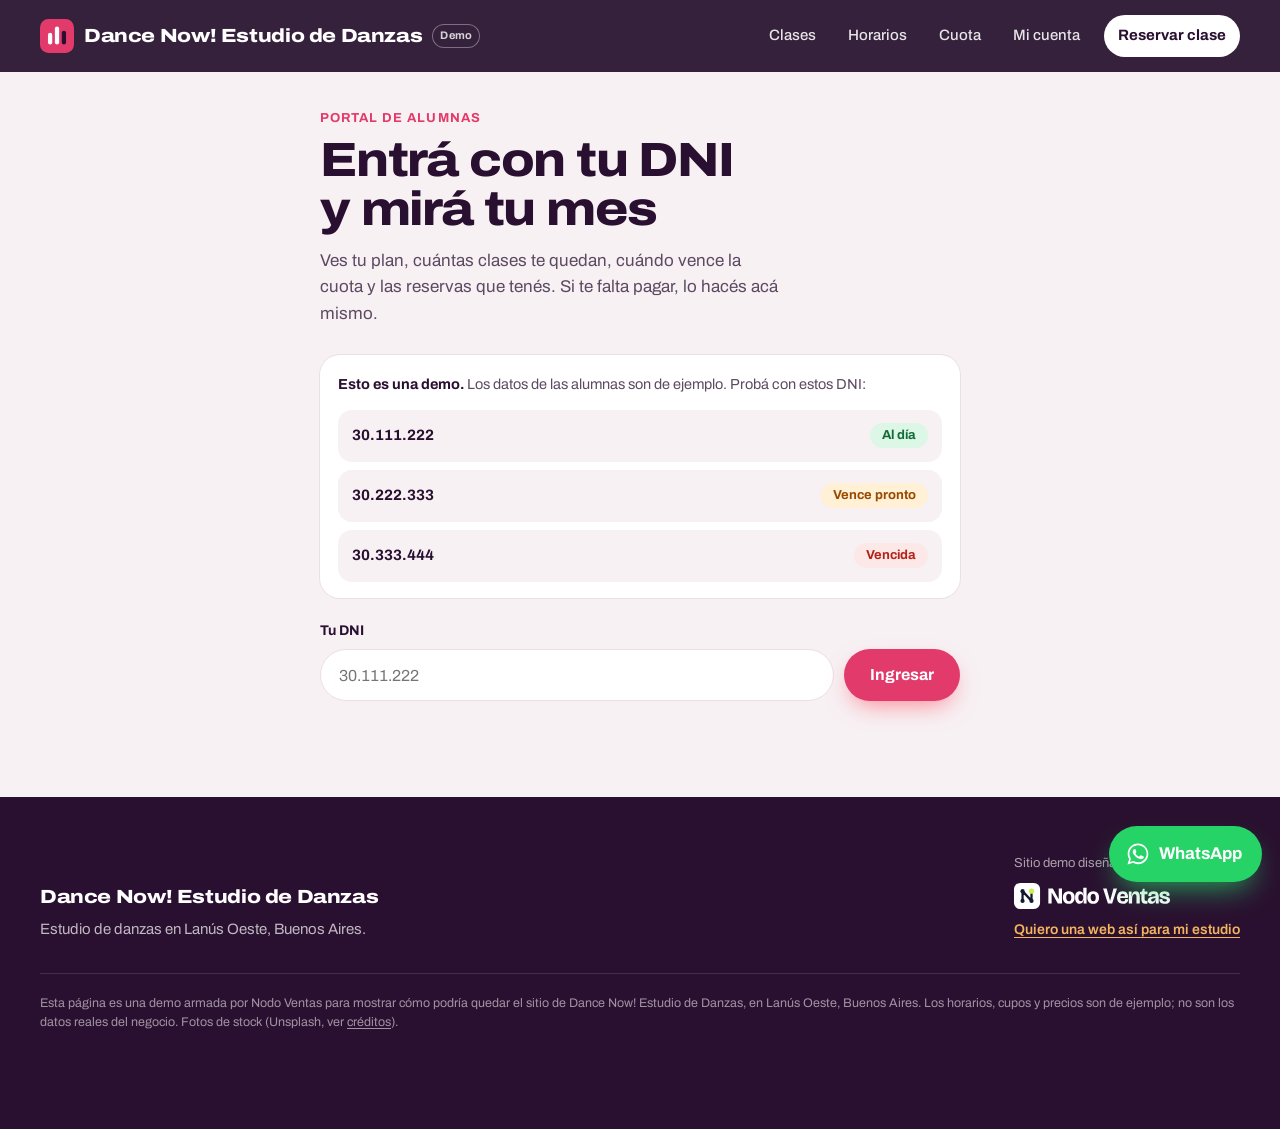
==== mi-cuenta/index.html @ 541736d0 "Demo personalizada de Nodo Ventas: demo-dance-now-lanus" ====
<!DOCTYPE html>
<html lang="es-AR">
<head>
  <meta charset="utf-8">
  <meta name="viewport" content="width=device-width, initial-scale=1, viewport-fit=cover">
  <title>Portal de alumnas · Dance Now! Estudio de Danzas</title>
  <meta name="description" content="Entrá con tu DNI y mirá tu plan, cuántas clases te quedan, cuándo vence la cuota y tus reservas. Sitio demo creado por Nodo Ventas.">
  <meta name="robots" content="noindex, nofollow">
  <meta name="theme-color" content="#2A1030">
  <link rel="icon" href="../favicon.svg" type="image/svg+xml">
  <link rel="preconnect" href="https://fonts.googleapis.com">
  <link rel="preconnect" href="https://fonts.gstatic.com" crossorigin>
  <link href="https://fonts.googleapis.com/css2?family=Archivo:wdth,wght@62..125,400..900&display=swap" rel="stylesheet">
  <link rel="stylesheet" href="../styles.css">
  <link rel="stylesheet" href="portal.css">
</head>
<body class="subpage">
  <a class="skip" href="#contenido">Saltar al contenido</a>

  <header class="site-header solid" id="top">
    <div class="wrap header-inner">
      <a class="brand" href="../" aria-label="Dance Now! Estudio de Danzas, inicio">
        <svg class="brand-mark" viewBox="0 0 64 64" aria-hidden="true"><rect width="64" height="64" rx="16" fill="#E23A6A"/><rect x="15" y="26" width="8" height="22" rx="4" fill="#fff"/><rect x="28" y="14" width="8" height="34" rx="4" fill="#fff"/><rect x="41" y="22" width="8" height="26" rx="4" fill="#2A1030"/></svg>
        <span class="brand-name">Dance Now! Estudio de Danzas</span>
      </a>
      <a class="demo-tag" href="../oferta/" title="Sitio demo hecho por Nodo Ventas">Demo</a>
      <button class="menu-btn" type="button" aria-expanded="false" aria-controls="nav" aria-label="Abrir menú"><span></span><span></span></button>
      <nav class="nav" id="nav">
        <a href="../#clases">Clases</a>
        <a href="../#horarios">Horarios</a>
        <a href="../#cuota">Cuota</a>
        <a href="./" aria-current="page">Mi cuenta</a>
        <a class="nav-cta" href="../#horarios">Reservar clase</a>
      </nav>
    </div>
  </header>

  <main id="contenido" class="portal">
    <div class="wrap portal-wrap">
      <p class="portal-kicker">Portal de alumnas</p>
      <h1>Entrá con tu DNI y mirá tu mes</h1>
      <p class="portal-lead">Ves tu plan, cuántas clases te quedan, cuándo vence la cuota y las reservas que tenés. Si te falta pagar, lo hacés acá mismo.</p>

      <aside class="demo-banner" aria-label="Datos de la demo">
        <p><strong>Esto es una demo.</strong> Los datos de las alumnas son de ejemplo. Probá con estos DNI:</p>
        <div class="dni-hints">
          <button type="button" class="hint" data-dni="30111222">30.111.222 <span class="badge badge-ok">Al día</span></button>
          <button type="button" class="hint" data-dni="30222333">30.222.333 <span class="badge badge-pend">Vence pronto</span></button>
          <button type="button" class="hint" data-dni="30333444">30.333.444 <span class="badge badge-late">Vencida</span></button>
        </div>
      </aside>

      <form id="login-form" class="dni-form">
        <label for="dni">Tu DNI</label>
        <div class="dni-row">
          <input id="dni" name="dni" inputmode="numeric" autocomplete="off" required placeholder="30.111.222" aria-describedby="dni-error">
          <button class="btn btn-coral" type="submit">Ingresar</button>
        </div>
        <p class="form-error" id="dni-error" hidden>No encontramos ese DNI. En la demo usá uno de los tres de arriba.</p>
      </form>

      <section id="account-panel" class="account portal-account" hidden aria-live="polite"></section>
    </div>
  </main>

  <footer class="site-footer">
    <div class="wrap footer-grid">
      <div class="footer-brand">
        <span class="brand-name">Dance Now! Estudio de Danzas</span>
        <p>Estudio de danzas en Lanús Oeste, Buenos Aires.</p>
      </div>
      <div class="made-by">
        <span>Sitio demo diseñado por</span>
        <a href="../oferta/" aria-label="Nodo Ventas, ver la oferta"><img src="../img/nodo/nodo-ventas-logo-blanco.svg" alt="Nodo Ventas" width="150" height="25"></a>
        <a class="made-link" href="../oferta/">Quiero una web así para mi estudio</a>
      </div>
    </div>
    <p class="wrap legal">Esta página es una demo armada por Nodo Ventas para mostrar cómo podría quedar el sitio de Dance Now! Estudio de Danzas, en Lanús Oeste, Buenos Aires. Los horarios, cupos y precios son de ejemplo; no son los datos reales del negocio. Fotos de stock (Unsplash, ver <a href="../CREDITS.md">créditos</a>).</p>
  </footer>

  <a class="wa-float" href="https://wa.me/5491100000000?text=Hola%21%20Quiero%20reservar%20una%20clase%20de%20prueba" target="_blank" rel="noopener" aria-label="Escribir por WhatsApp">
    <svg viewBox="0 0 32 32" aria-hidden="true"><path fill="currentColor" d="M16 3C9 3 3.3 8.6 3.3 15.6c0 2.4.7 4.7 1.9 6.7L3 29l6.9-2.1c1.9 1 4 1.6 6.1 1.6 7 0 12.7-5.6 12.7-12.6S23 3 16 3zm0 23.2c-1.9 0-3.8-.5-5.4-1.5l-.4-.2-4.1 1.2 1.2-4-.3-.4a10.4 10.4 0 0 1-1.6-5.6C5.4 9.9 10.1 5.3 16 5.3s10.6 4.6 10.6 10.3S21.9 26.2 16 26.2zm5.8-7.7c-.3-.2-1.9-.9-2.2-1-.3-.1-.5-.2-.7.2-.2.3-.8 1-1 1.2-.2.2-.4.2-.7.1-.3-.2-1.3-.5-2.5-1.6-.9-.8-1.6-1.8-1.7-2.1-.2-.3 0-.5.1-.6l.5-.6c.2-.2.2-.3.3-.6.1-.2 0-.4 0-.6l-1-2.4c-.3-.6-.5-.5-.7-.5h-.6c-.2 0-.6.1-.9.4-.3.3-1.2 1.1-1.2 2.7s1.2 3.2 1.4 3.4c.2.2 2.4 3.6 5.8 5 2.9 1.1 3.4.9 4 .8.6-.1 1.9-.8 2.2-1.5.3-.8.3-1.4.2-1.5-.1-.2-.3-.3-.6-.4z"/></svg>
    <span>WhatsApp</span>
  </a>

  <div class="modal" id="modal-pago" hidden>
    <div class="sheet" role="dialog" aria-modal="true" aria-labelledby="pago-titulo">
      <button class="sheet-x" type="button" data-close aria-label="Cerrar">×</button>
      <div id="pago-form">
        <h2 id="pago-titulo">Cuota de noviembre</h2>
        <p class="pay-amount">$18.000</p>
        <p class="class-resume" id="pago-resumen">Plan 8 clases · Dance Now! Estudio de Danzas</p>
        <fieldset class="pay-methods">
          <legend>Medio de pago</legend>
          <label><input type="radio" name="pm" checked> Dinero en cuenta de Mercado Pago</label>
          <label><input type="radio" name="pm"> Tarjeta de débito o crédito</label>
        </fieldset>
        <button class="btn btn-mp btn-block" type="button" id="btn-pagar">Pagar $18.000</button>
        <p class="fine-print">Simulación de demo: no se abre un checkout real ni se cobra nada.</p>
      </div>
      <div id="pago-ok" hidden>
        <div class="ok-head">
          <span class="ok-check" aria-hidden="true"><svg viewBox="0 0 24 24"><path d="M5 12.5l4.2 4.2L19 7" fill="none" stroke="currentColor" stroke-width="2.6" stroke-linecap="round" stroke-linejoin="round"/></svg></span>
          <div><h2>Pago aprobado</h2><p class="class-resume">La cuota quedó acreditada en tu cuenta.</p></div>
        </div>
        <button class="btn btn-ink btn-block" type="button" data-close>Volver</button>
      </div>
    </div>
  </div>

  <script src="portal.js"></script>
</body>
</html>
---- styles.css ----
:root {
  --plum: #2A1030;
  --plum-2: #3D1848;
  --coral: #E23A6A;
  --coral-ink: #C41F52;
  --amber: #F3B45C;
  --paper: #FFFFFF;
  --mist: #F7F1F4;
  --ink: #2A1030;
  --ink-soft: #5C4A62;
  --line: #EADFE6;
  --mp: #009EE3;
  --wa: #25D366;
  --font: "Archivo", "Helvetica Neue", Arial, sans-serif;
  --max: 1200px;
  --ease: cubic-bezier(.16, 1, .3, 1);
}
*, *::before, *::after { box-sizing: border-box; }
html { scroll-behavior: smooth; -webkit-text-size-adjust: 100%; }
@media (prefers-reduced-motion: reduce) { html { scroll-behavior: auto; } *, *::before, *::after { animation: none !important; transition: none !important; } }
body { margin: 0; background: var(--paper); color: var(--ink); font-family: var(--font); font-size: 17px; line-height: 1.55; -webkit-font-smoothing: antialiased; font-variation-settings: "wdth" 100; }
::selection { background: var(--coral); color: #fff; }
img { max-width: 100%; display: block; }
a { color: inherit; text-underline-offset: .18em; }
button, input { font: inherit; color: inherit; }
button { cursor: pointer; }
:focus-visible { outline: 3px solid var(--amber); outline-offset: 3px; border-radius: 6px; }
h1, h2, h3 { margin: 0; line-height: 1.02; letter-spacing: -0.025em; font-weight: 800; font-stretch: 112%; font-variation-settings: "wdth" 112; text-wrap: balance; }
p { margin: 0; }
.wrap { width: min(var(--max), calc(100% - 40px)); margin-inline: auto; }
.skip { position: absolute; left: 12px; top: -48px; z-index: 100; background: var(--amber); color: var(--ink); padding: 8px 12px; border-radius: 8px; }
.skip:focus { top: 12px; }

/* header */
.site-header { position: fixed; inset: 0 0 auto; z-index: 40; color: #fff; transition: background .4s var(--ease), box-shadow .4s var(--ease); }
.site-header.solid { background: rgba(36, 16, 43, .92); backdrop-filter: saturate(1.4) blur(14px); box-shadow: 0 1px 0 rgba(255,255,255,.08); }
.header-inner { display: flex; align-items: center; justify-content: space-between; min-height: 72px; gap: 16px; }
.brand { display: inline-flex; align-items: center; gap: 10px; text-decoration: none; }
.brand-mark { width: 34px; height: 34px; }
.brand-name { font-weight: 800; font-size: 19px; letter-spacing: -0.02em; font-variation-settings: "wdth" 118; }
.nav { display: flex; align-items: center; gap: 4px; }
.nav a { text-decoration: none; font-size: 15px; font-weight: 500; padding: 9px 14px; border-radius: 999px; opacity: .88; transition: background .2s, opacity .2s; }
.nav a:hover { opacity: 1; background: rgba(255,255,255,.1); }
.nav .nav-cta { background: #fff; color: var(--plum); font-weight: 700; opacity: 1; margin-left: 6px; }
.nav .nav-cta:hover { background: var(--amber); }
.menu-btn { display: none; width: 44px; height: 44px; border: 0; border-radius: 12px; background: rgba(255,255,255,.12); position: relative; }
.menu-btn span { position: absolute; left: 13px; right: 13px; height: 2px; background: #fff; border-radius: 2px; transition: transform .3s var(--ease); }
.menu-btn span:first-child { top: 17px; } .menu-btn span:last-child { top: 25px; }
.menu-btn[aria-expanded="true"] span:first-child { transform: translateY(4px) rotate(45deg); }
.menu-btn[aria-expanded="true"] span:last-child { transform: translateY(-4px) rotate(-45deg); }
@media (max-width: 860px) {
  .menu-btn { display: block; }
  .nav { position: absolute; top: 72px; left: 12px; right: 12px; flex-direction: column; align-items: stretch; padding: 10px; border-radius: 18px; background: var(--plum); box-shadow: 0 24px 48px rgba(0,0,0,.35); opacity: 0; transform: translateY(-8px); pointer-events: none; transition: opacity .25s var(--ease), transform .25s var(--ease); }
  .nav.open { opacity: 1; transform: none; pointer-events: auto; }
  .nav a { padding: 14px 16px; font-size: 17px; }
  .nav .nav-cta { margin: 6px 0 0; text-align: center; }
}

/* buttons */
.btn { display: inline-flex; align-items: center; justify-content: center; gap: 8px; min-height: 52px; padding: 0 26px; border-radius: 999px; border: 0; font-weight: 700; font-size: 16px; text-decoration: none; transition: transform .2s var(--ease), background .2s, box-shadow .2s; }
.btn:active { transform: scale(.97); }
.btn-coral { background: var(--coral); color: #fff; box-shadow: 0 10px 24px -8px rgba(255,77,94,.7); }
.btn-coral:hover { background: var(--coral-ink); }
.btn-glass { background: rgba(255,255,255,.14); color: #fff; backdrop-filter: blur(8px); box-shadow: inset 0 0 0 1px rgba(255,255,255,.35); }
.btn-glass:hover { background: rgba(255,255,255,.24); }
.btn-ink { background: var(--plum); color: #fff; }
.btn-ink:hover { background: var(--plum-2); }
.btn-mp { background: var(--mp); color: #fff; }
.btn-mp:hover { background: #0088c4; }
.btn-ghost { background: transparent; box-shadow: inset 0 0 0 1.5px var(--line); color: var(--ink); }
.btn-block { width: 100%; }
.btn[disabled] { opacity: .45; cursor: not-allowed; box-shadow: none; }

/* hero */
.hero { position: relative; min-height: 100svh; display: flex; align-items: flex-end; color: #fff; overflow: hidden; background: var(--plum); }
.hero-img { position: absolute; inset: 0; width: 100%; height: 100%; object-fit: cover; object-position: 62% 30%; transform: scale(1.06); animation: settle 1.8s var(--ease) forwards; }
.hero-shade { position: absolute; inset: 0; background: linear-gradient(180deg, rgba(42, 16, 48,.55) 0%, rgba(42, 16, 48,0) 28%, rgba(42, 16, 48,.2) 50%, rgba(42, 16, 48,.94) 100%), linear-gradient(90deg, rgba(42, 16, 48,.7) 0%, rgba(42, 16, 48,0) 65%); }
.hero-inner { position: relative; padding: 96px 0 64px; display: grid; grid-template-columns: 1.15fr minmax(260px, 360px); gap: 40px; align-items: end; width: 100%; }
.hero-video { width: min(100%, 360px); aspect-ratio: 9 / 16; justify-self: end; border-radius: 22px; overflow: hidden; background: #000; box-shadow: 0 28px 60px -18px rgba(0,0,0,.7), 0 0 0 1px rgba(255,255,255,.14); }
.hero-video video { width: 100%; height: 100%; display: block; object-fit: contain; background: #000; }
.hero-copy { min-width: 0; }
.hero-title { font-size: clamp(50px, 9vw, 124px); line-height: .9; letter-spacing: -0.035em; font-weight: 900; font-variation-settings: "wdth" 125; max-width: 11ch; }
.hero-title span { display: inline-block; opacity: 0; transform: translateY(.35em); animation: rise .9s var(--ease) forwards; }
.hero-title span:nth-child(2) { animation-delay: .12s; }
.hero-title span:nth-child(3) { animation-delay: .24s; color: var(--amber); }
.hero-lead { max-width: 46ch; margin-top: 26px; font-size: clamp(17px, 1.6vw, 20px); color: rgba(255,255,255,.86); }
.hero-actions { display: flex; flex-wrap: wrap; gap: 12px; margin-top: 30px; }
.hero-meta { display: flex; align-items: center; gap: 10px; margin-top: 28px; font-size: 14px; color: rgba(255,255,255,.75); }
.live-dot { width: 9px; height: 9px; border-radius: 50%; background: #3BE07A; box-shadow: 0 0 0 0 rgba(59,224,122,.6); animation: pulse 2s infinite; }
@keyframes settle { to { transform: scale(1); } }
@keyframes rise { to { opacity: 1; transform: none; } }
@keyframes pulse { 70% { box-shadow: 0 0 0 10px rgba(59,224,122,0); } 100% { box-shadow: 0 0 0 0 rgba(59,224,122,0); } }

/* sections */
section { scroll-margin-top: 72px; }
.section-head { display: grid; grid-template-columns: 1.1fr 1fr; gap: 24px 64px; align-items: end; margin-bottom: 40px; }
.section-head h2 { font-size: clamp(36px, 5vw, 64px); }
.section-head p { color: var(--ink-soft); max-width: 48ch; }
@media (max-width: 860px) { .section-head { grid-template-columns: 1fr; margin-bottom: 28px; } }

.clases { padding: 104px 0 88px; }
.rail { display: grid; grid-auto-flow: column; grid-auto-columns: minmax(280px, 31%); gap: 18px; overflow-x: auto; scroll-snap-type: x mandatory; padding: 4px max(20px, calc((100% - var(--max)) / 2)) 24px; scroll-padding-inline: max(20px, calc((100% - var(--max)) / 2)); scrollbar-width: thin; scrollbar-color: var(--coral) var(--mist); }
.rail::-webkit-scrollbar { height: 6px; } .rail::-webkit-scrollbar-thumb { background: var(--coral); border-radius: 6px; } .rail::-webkit-scrollbar-track { background: var(--mist); }
@media (max-width: 860px) { .rail { grid-auto-columns: 78%; } }
.class-tile { position: relative; scroll-snap-align: start; border-radius: 22px; overflow: hidden; aspect-ratio: 4 / 5; background: var(--plum); color: #fff; isolation: isolate; }
.class-tile img { position: absolute; inset: 0; width: 100%; height: 100%; object-fit: cover; transition: transform .8s var(--ease); z-index: -1; }
.class-tile::after { content: ""; position: absolute; inset: 0; z-index: -1; background: linear-gradient(180deg, rgba(42, 16, 48,0) 40%, rgba(42, 16, 48,.92) 100%); }
.class-tile:hover img { transform: scale(1.05); }
.tile-copy { position: absolute; inset: auto 0 0; padding: 22px; }
.tile-copy h3 { font-size: 28px; }
.tile-copy p { margin-top: 6px; color: rgba(255,255,255,.85); font-size: 15px; }
.tile-meta { display: inline-block; margin-top: 12px; font-size: 13px; font-weight: 600; color: var(--amber); }

/* horarios */
.horarios { padding: 96px 0; background: var(--mist); }
.days { display: flex; gap: 8px; overflow-x: auto; padding-bottom: 6px; margin-bottom: 22px; scrollbar-width: none; }
.days::-webkit-scrollbar { display: none; }
.day { flex: 0 0 auto; min-width: 82px; padding: 12px 16px; border-radius: 16px; border: 0; background: #fff; color: var(--ink); text-align: left; box-shadow: inset 0 0 0 1px var(--line); transition: background .2s, color .2s; }
.day b { display: block; font-size: 17px; }
.day small { color: var(--ink-soft); font-size: 13px; }
.day[aria-selected="true"] { background: var(--plum); color: #fff; box-shadow: none; }
.day[aria-selected="true"] small { color: rgba(255,255,255,.7); }
.schedule { display: grid; gap: 12px; }
.slot { display: grid; grid-template-columns: 76px 96px 1fr auto; align-items: center; gap: 20px; padding: 14px 16px 14px 20px; border-radius: 20px; background: #fff; box-shadow: 0 1px 2px rgba(42, 16, 48,.06); animation: rise .5s var(--ease) both; opacity: 0; transform: translateY(8px); }
.slot:nth-child(2) { animation-delay: .05s; } .slot:nth-child(3) { animation-delay: .1s; }
.slot-time { font-size: 24px; font-weight: 800; font-variant-numeric: tabular-nums; letter-spacing: -0.02em; }
.slot-time small { display: block; font-size: 13px; font-weight: 500; color: var(--ink-soft); }
.slot img { width: 96px; height: 72px; object-fit: cover; border-radius: 12px; }
.slot h3 { font-size: 20px; letter-spacing: -0.015em; font-variation-settings: "wdth" 105; }
.slot-sub { color: var(--ink-soft); font-size: 14px; margin-top: 2px; }
.spots { display: flex; align-items: center; gap: 10px; margin-top: 8px; font-size: 13px; font-weight: 600; }
.bar { width: 110px; height: 6px; border-radius: 6px; background: var(--line); overflow: hidden; }
.bar i { display: block; height: 100%; background: var(--coral); border-radius: 6px; }
.spots.ok { color: #1F8A4C; } .spots.ok .bar i { background: #2EB866; }
.spots.warn { color: #C2410C; } .spots.warn .bar i { background: var(--amber); }
.spots.full { color: var(--ink-soft); }
.slot .btn { min-height: 46px; padding: 0 20px; font-size: 15px; }
@media (max-width: 720px) {
  .slot { grid-template-columns: 64px 1fr; grid-template-areas: "time info" "btn btn"; gap: 12px 14px; padding: 16px; }
  .slot img { display: none; }
  .slot-time { grid-area: time; font-size: 21px; }
  .slot-info { grid-area: info; }
  .slot .btn { grid-area: btn; width: 100%; }
}

/* cuota */
.cuota { padding: 112px 0; }
.cuota-grid { display: grid; grid-template-columns: 1fr minmax(320px, 440px); gap: 64px; align-items: center; }
.cuota-copy h2, .avisos-copy h2 { font-size: clamp(36px, 5vw, 60px); }
.cuota-copy > p, .avisos-copy > p { margin-top: 18px; color: var(--ink-soft); max-width: 46ch; }
.ticks { list-style: none; padding: 0; margin: 26px 0 0; display: grid; gap: 12px; }
.ticks li { display: flex; gap: 12px; align-items: flex-start; font-weight: 500; }
.ticks li::before { content: ""; flex: 0 0 22px; height: 22px; border-radius: 50%; background: var(--coral) url("data:image/svg+xml,%3Csvg xmlns='http://www.w3.org/2000/svg' viewBox='0 0 24 24'%3E%3Cpath d='M6 12.5l4 4L18 8' fill='none' stroke='white' stroke-width='3' stroke-linecap='round' stroke-linejoin='round'/%3E%3C/svg%3E") center/14px no-repeat; margin-top: 1px; }
.account { background: #fff; border-radius: 28px; padding: 26px; box-shadow: 0 30px 60px -24px rgba(42, 16, 48,.35), 0 0 0 1px var(--line); }
.account-head { display: flex; gap: 14px; align-items: center; padding-bottom: 18px; border-bottom: 1px solid var(--line); }
.account-head strong { display: block; font-size: 18px; } .account-head span { color: var(--ink-soft); font-size: 14px; }
.avatar { width: 48px; height: 48px; border-radius: 50%; display: grid; place-items: center; background: var(--amber); color: var(--plum); font-weight: 800; }
.fee-row { display: flex; justify-content: space-between; align-items: center; padding: 16px 0; border-bottom: 1px solid var(--line); }
.fee-row strong { display: block; } .fee-row span { color: var(--ink-soft); font-size: 14px; }
.badge { font-size: 13px; font-weight: 700; padding: 6px 12px; border-radius: 999px; }
.badge-ok { background: #DDF7E6; color: #136C38; }
.badge-pend { background: #FFF0D6; color: #9A4A00; }
.account .btn-mp { width: 100%; margin-top: 20px; }
.fine-print { font-size: 12.5px; color: var(--ink-soft); margin-top: 12px; }
@media (max-width: 860px) { .cuota-grid { grid-template-columns: 1fr; gap: 40px; } .cuota { padding: 80px 0; } }

/* avisos */
.avisos { padding: 112px 0; background: var(--plum); color: #fff; overflow: hidden; }
.avisos-grid { display: grid; grid-template-columns: minmax(300px, 380px) 1fr; gap: 80px; align-items: center; }
.avisos-copy > p { color: rgba(255,255,255,.78); }
.avisos-copy .btn { margin-top: 28px; background: #fff; color: var(--plum); }
.phone { border-radius: 40px; padding: 10px; background: #0E0711; box-shadow: 0 40px 80px -20px rgba(0,0,0,.6), 0 0 0 1px rgba(255,255,255,.08); transform: rotate(-2deg); }
.phone .wa-top { border-radius: 30px 30px 0 0; }
.phone .wa-body { border-radius: 0 0 30px 30px; min-height: 470px; }
@media (max-width: 860px) { .avisos-grid { grid-template-columns: 1fr; gap: 48px; } .phone { transform: none; max-width: 380px; } .avisos { padding: 80px 0; } }

/* whatsapp look */
.wa-top { display: flex; align-items: center; gap: 10px; padding: 12px 14px; background: #008069; color: #fff; }
.wa-back { font-size: 26px; line-height: 1; opacity: .9; }
.wa-ava { width: 36px; height: 36px; flex: 0 0 36px; } .wa-ava svg { width: 100%; height: 100%; }
.wa-name { display: flex; flex-direction: column; line-height: 1.2; } .wa-name b { font-size: 15px; } .wa-name small { font-size: 12px; opacity: .8; }
.wa-body { background: #EFEAE2; padding: 14px 12px 18px; display: flex; flex-direction: column; gap: 6px; color: #111B21; font-family: -apple-system, "Segoe UI", Roboto, Helvetica, Arial, sans-serif; font-size: 14.5px; line-height: 1.4; }
.wa-day { align-self: center; background: #fff; color: #54656F; font-size: 12px; padding: 4px 10px; border-radius: 8px; margin: 6px 0; box-shadow: 0 1px 1px rgba(0,0,0,.08); }
.bubble { max-width: 86%; padding: 7px 9px 6px; border-radius: 10px; box-shadow: 0 1px 1px rgba(0,0,0,.12); position: relative; }
.bubble.in { align-self: flex-start; background: #fff; border-top-left-radius: 2px; }
.bubble.out { align-self: flex-end; background: #D9FDD3; border-top-right-radius: 2px; }
.bubble time { display: block; text-align: right; font-size: 11px; color: #667781; margin-top: 2px; }
.ticks-blue { color: #53BDEB; letter-spacing: -3px; margin-left: 2px; }
.wa-link { color: #027EB5; text-decoration: underline; }

/* sala */
.sala { position: relative; min-height: 70vh; display: flex; align-items: flex-end; color: #fff; }
.sala img { position: absolute; inset: 0; width: 100%; height: 100%; object-fit: cover; }
.sala::before { content: ""; position: absolute; inset: 0; z-index: 1; background: linear-gradient(0deg, rgba(42, 16, 48,.85), rgba(42, 16, 48,0) 60%); }
.sala-copy { position: relative; z-index: 2; padding-bottom: 56px; }
.sala-copy h2 { font-size: clamp(30px, 4.4vw, 56px); max-width: 18ch; }

/* faq */
.faq { padding: 112px 0; }
.faq-grid { display: grid; grid-template-columns: 1fr 1.3fr; gap: 64px; }
.faq h2 { font-size: clamp(34px, 4.5vw, 56px); }
details { border-bottom: 1px solid var(--line); padding: 20px 0; }
summary { cursor: pointer; font-weight: 700; font-size: 19px; list-style: none; display: flex; justify-content: space-between; gap: 16px; }
summary::-webkit-details-marker { display: none; }
summary::after { content: "+"; font-weight: 400; font-size: 26px; line-height: 1; color: var(--coral); transition: transform .3s var(--ease); }
details[open] summary::after { transform: rotate(45deg); }
details p { margin-top: 10px; color: var(--ink-soft); max-width: 60ch; }
@media (max-width: 860px) { .faq-grid { grid-template-columns: 1fr; gap: 24px; } .faq { padding: 80px 0; } }

/* footer */
.site-footer { background: var(--plum); color: #fff; padding: 56px 0 96px; }
.footer-grid { display: flex; flex-wrap: wrap; justify-content: space-between; gap: 32px; align-items: flex-end; padding-bottom: 32px; border-bottom: 1px solid rgba(255,255,255,.12); }
.footer-brand p { color: rgba(255,255,255,.7); margin-top: 6px; font-size: 15px; }
.made-by { display: grid; gap: 10px; justify-items: start; }
.made-by > span { font-size: 13px; color: rgba(255,255,255,.6); }
.made-by img { height: 26px; width: auto; }
.made-link { font-size: 14px; font-weight: 600; color: var(--amber); }
.legal { font-size: 12.5px; color: rgba(255,255,255,.55); margin-top: 20px; }

/* floating */
.wa-float { position: fixed; right: 18px; bottom: 18px; z-index: 50; display: inline-flex; align-items: center; gap: 8px; height: 56px; padding: 0 20px 0 16px; border-radius: 999px; background: var(--wa); color: #fff; font-weight: 700; text-decoration: none; box-shadow: 0 14px 30px -10px rgba(37,211,102,.8); transition: transform .2s var(--ease); }
.wa-float:hover { transform: translateY(-2px); }
.wa-float svg { width: 26px; height: 26px; }
.demo-chip { position: fixed; left: 14px; bottom: 18px; z-index: 50; font-size: 12px; font-weight: 600; text-decoration: none; padding: 7px 12px; border-radius: 999px; background: rgba(42, 16, 48,.78); color: rgba(255,255,255,.9); backdrop-filter: blur(8px); box-shadow: inset 0 0 0 1px rgba(255,255,255,.18); }
@media (max-width: 520px) { .wa-float span { display: none; } .wa-float { padding: 0; width: 56px; justify-content: center; } }

/* modal */
.modal { position: fixed; inset: 0; z-index: 80; display: grid; place-items: end center; background: rgba(20,8,24,.55); backdrop-filter: blur(4px); padding: 0; }
@media (min-width: 640px) { .modal { place-items: center; padding: 24px; } }
.modal[hidden] { display: none; }
.sheet { position: relative; width: min(460px, 100%); max-height: 92svh; overflow: auto; background: #fff; color: var(--ink); border-radius: 26px 26px 0 0; padding: 30px 24px 26px; animation: sheet .45s var(--ease); }
@media (min-width: 640px) { .sheet { border-radius: 26px; } }
@keyframes sheet { from { transform: translateY(40px); opacity: 0; } }
.sheet h2 { font-size: 28px; }
.sheet-x { position: absolute; right: 14px; top: 14px; width: 38px; height: 38px; border-radius: 50%; border: 0; background: var(--mist); font-size: 22px; line-height: 1; }
.class-resume { color: var(--ink-soft); margin-top: 6px; }
.sheet label { display: block; font-weight: 600; font-size: 14px; margin: 18px 0 6px; }
.sheet input:not([type="radio"]) { width: 100%; height: 52px; border-radius: 14px; border: 1.5px solid var(--line); padding: 0 16px; font-size: 16px; background: #fff; }
.sheet input:focus { outline: none; border-color: var(--coral); box-shadow: 0 0 0 4px rgba(255,77,94,.15); }
.sheet .btn-block { margin-top: 22px; }
.ok-head { display: flex; gap: 14px; align-items: center; }
.ok-check { width: 52px; height: 52px; flex: 0 0 52px; border-radius: 50%; background: #2EB866; color: #fff; display: grid; place-items: center; animation: pop .5s var(--ease); }
.ok-check svg { width: 28px; height: 28px; }
@keyframes pop { from { transform: scale(.4); opacity: 0; } }
.wa-label { margin: 22px 0 8px; font-size: 13px; font-weight: 600; color: var(--ink-soft); }
.wa-mini { border-radius: 18px; overflow: hidden; box-shadow: 0 0 0 1px var(--line); }
.wa-mini .wa-body { min-height: 0; }
.wa-mini .bubble { animation: rise .5s .25s var(--ease) both; opacity: 0; transform: translateY(8px); }
.pay-amount { font-size: 44px; font-weight: 800; letter-spacing: -0.03em; margin-top: 10px; font-variant-numeric: tabular-nums; }
.pay-methods { border: 0; padding: 0; margin: 18px 0 0; display: grid; gap: 8px; }
.pay-methods legend { font-weight: 600; font-size: 14px; margin-bottom: 8px; }
.pay-methods label { margin: 0; display: flex; gap: 10px; align-items: center; padding: 14px; border-radius: 14px; box-shadow: inset 0 0 0 1.5px var(--line); font-weight: 500; }
.pay-methods label:has(input:checked) { box-shadow: inset 0 0 0 2px var(--mp); }
.pay-methods input { accent-color: var(--mp); }
.btn.loading { pointer-events: none; opacity: .8; }
.btn.loading::after { content: ""; width: 16px; height: 16px; border-radius: 50%; border: 2px solid rgba(255,255,255,.5); border-top-color: #fff; animation: spin .7s linear infinite; }
@keyframes spin { to { transform: rotate(360deg); } }

.demo-tag { margin-right: auto; margin-left: -6px; font-size: 11px; font-weight: 700; letter-spacing: .02em; text-decoration: none; padding: 3px 8px; border-radius: 999px; color: rgba(255,255,255,.8); box-shadow: inset 0 0 0 1px rgba(255,255,255,.35); }
.demo-tag:hover { color: #fff; box-shadow: inset 0 0 0 1px #fff; }
@media (max-width: 900px) {
  .hero { min-height: 0; align-items: stretch; overflow: hidden; }
  .hero-inner { grid-template-columns: 1fr; justify-items: center; padding: 88px 0 48px; gap: 28px; }
  .hero-video { width: min(100%, calc(68svh * 9 / 16), 380px); justify-self: center; }
  .hero-copy { width: 100%; }
}
@media (max-width: 600px) { .hero-img { object-position: 58% 18%; } }

.hero-inner.no-video { grid-template-columns: minmax(0, 34rem); }
@media (max-width: 860px) { .hero-inner.no-video { grid-template-columns: 1fr; } }
---- mi-cuenta/portal.css ----
/* Portal de alumnas — misma base visual que la demo Dance Now! Estudio de Danzas */
body.subpage { background: var(--mist); padding-top: 72px; }
body.subpage .site-header { background: rgba(36, 16, 43, .92); backdrop-filter: saturate(1.4) blur(14px); box-shadow: 0 1px 0 rgba(255,255,255,.08); }

.portal { padding: 36px 0 96px; }
.portal-wrap { max-width: 640px; }
.portal-kicker { font-size: 13px; font-weight: 700; letter-spacing: .08em; text-transform: uppercase; color: var(--coral); }
.portal h1 { font-size: clamp(32px, 7vw, 48px); margin-top: 8px; }
.portal-lead { margin-top: 14px; color: var(--ink-soft); max-width: 46ch; }

.demo-banner { margin-top: 28px; background: #fff; border-radius: 20px; padding: 18px 18px 16px; box-shadow: 0 0 0 1px var(--line); }
.demo-banner p { font-size: 14.5px; color: var(--ink-soft); }
.demo-banner strong { color: var(--ink); }
.dni-hints { display: grid; gap: 8px; margin-top: 14px; }
.hint { display: flex; align-items: center; justify-content: space-between; gap: 12px; width: 100%; min-height: 52px; padding: 0 14px; border: 0; border-radius: 14px; background: var(--mist); font: 700 15px/1 var(--font); color: var(--ink); font-variant-numeric: tabular-nums; text-align: left; box-shadow: inset 0 0 0 1.5px transparent; transition: background .2s, box-shadow .2s; }
.hint:hover, .hint:focus-visible { background: #fff; box-shadow: inset 0 0 0 1.5px var(--coral); }
.hint .badge { flex: 0 0 auto; }

.badge-late { background: #FDE8E8; color: #B42318; }

.dni-form { margin-top: 22px; }
.dni-form label { display: block; font-weight: 700; font-size: 14px; margin-bottom: 8px; }
.dni-row { display: grid; grid-template-columns: 1fr auto; gap: 10px; }
.dni-form input { width: 100%; height: 52px; border-radius: 999px; border: 1.5px solid var(--line); padding: 0 18px; font-size: 16px; background: #fff; font-variant-numeric: tabular-nums; }
.dni-form input:focus { outline: none; border-color: var(--coral); box-shadow: 0 0 0 4px rgba(255,77,94,.15); }
.form-error { margin-top: 10px; font-size: 14px; font-weight: 600; color: #B42318; }
@media (max-width: 520px) { .dni-row { grid-template-columns: 1fr; } }

.portal-account { margin-top: 22px; }
.portal-account .account-head { align-items: flex-start; }
.account-actions { margin-left: auto; align-self: start; }
.btn-text { border: 0; background: none; color: var(--ink-soft); font: 600 12px/1 var(--font); padding: 6px 0; white-space: nowrap; }
.btn-text:hover { color: var(--ink); text-decoration: underline; text-underline-offset: .18em; }

.stat { padding: 18px 0; border-bottom: 1px solid var(--line); }
.stat-label { font-size: 13px; font-weight: 600; color: var(--ink-soft); }
.stat-value { margin-top: 4px; font-size: 22px; font-weight: 800; letter-spacing: -0.03em; }
.stat-value b { color: var(--coral); }
.meter { margin-top: 12px; height: 8px; border-radius: 8px; background: var(--line); overflow: hidden; }
.meter i { display: block; height: 100%; background: var(--coral); border-radius: 8px; }

.portal-account .fee-row { padding: 18px 0; }
.fee-note { display: block; font-size: 13px; color: var(--ink-soft); font-weight: 500; margin-top: 2px; }

.reservas { padding: 18px 0 8px; }
.reservas h2 { font-size: 16px; letter-spacing: 0; font-stretch: 100%; font-variation-settings: "wdth" 100; }
.reservas ul { list-style: none; padding: 0; margin: 12px 0 0; display: grid; gap: 8px; }
.reservas li { display: grid; grid-template-columns: 92px 1fr; gap: 12px; align-items: center; padding: 12px 14px; border-radius: 14px; background: var(--mist); }
.reservas .when { font-weight: 800; font-size: 14px; letter-spacing: -0.02em; }
.reservas .when small { display: block; font-weight: 600; color: var(--ink-soft); font-size: 12px; }
.reservas .what { font-weight: 700; font-size: 15px; }
.reservas .what small { display: block; font-weight: 500; color: var(--ink-soft); font-size: 13px; }
.empty { color: var(--ink-soft); font-size: 14.5px; margin-top: 8px; }

body.logged-in .dni-form { display: none; }

body.logged-in .portal { padding-top: 20px; padding-bottom: 72px; }
body.logged-in .portal-lead { display: none; }
body.logged-in .portal h1 { font-size: clamp(26px, 6vw, 34px); }
body.logged-in .demo-banner { padding: 12px 14px; margin-top: 16px; }
body.logged-in .demo-banner p { font-size: 13px; }
body.logged-in .dni-hints { gap: 6px; }
body.logged-in .hint { min-height: 44px; font-size: 14px; }
body.logged-in .portal-account { margin-top: 16px; }

.portal-account .account-head span { white-space: nowrap; }
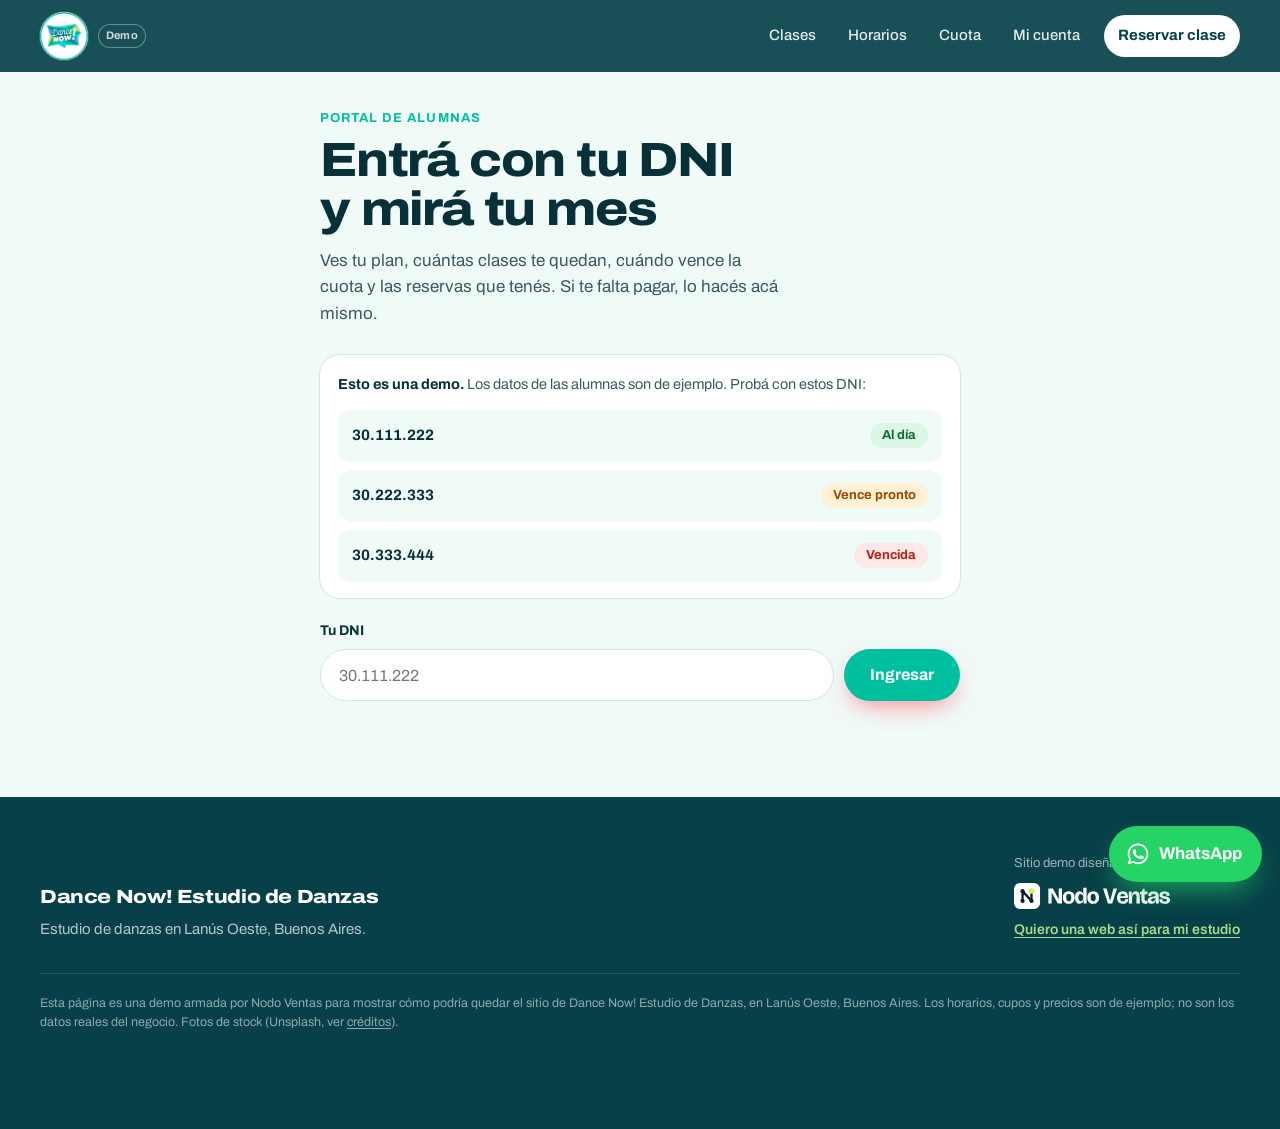
==== commit ca1d6a4c: "Branding real del negocio: logo, colores y fotos públicas" ====
--- a/mi-cuenta/index.html
+++ b/mi-cuenta/index.html
@@ -6,8 +6,8 @@
   <title>Portal de alumnas · Dance Now! Estudio de Danzas</title>
   <meta name="description" content="Entrá con tu DNI y mirá tu plan, cuántas clases te quedan, cuándo vence la cuota y tus reservas. Sitio demo creado por Nodo Ventas.">
   <meta name="robots" content="noindex, nofollow">
-  <meta name="theme-color" content="#2A1030">
-  <link rel="icon" href="../favicon.svg" type="image/svg+xml">
+  <meta name="theme-color" content="#074048">
+  <link rel="icon" href="../img/brand/favicon.png" type="image/png">
   <link rel="preconnect" href="https://fonts.googleapis.com">
   <link rel="preconnect" href="https://fonts.gstatic.com" crossorigin>
   <link href="https://fonts.googleapis.com/css2?family=Archivo:wdth,wght@62..125,400..900&display=swap" rel="stylesheet">
@@ -20,8 +20,7 @@
   <header class="site-header solid" id="top">
     <div class="wrap header-inner">
       <a class="brand" href="../" aria-label="Dance Now! Estudio de Danzas, inicio">
-        <svg class="brand-mark" viewBox="0 0 64 64" aria-hidden="true"><rect width="64" height="64" rx="16" fill="#E23A6A"/><rect x="15" y="26" width="8" height="22" rx="4" fill="#fff"/><rect x="28" y="14" width="8" height="34" rx="4" fill="#fff"/><rect x="41" y="22" width="8" height="26" rx="4" fill="#2A1030"/></svg>
-        <span class="brand-name">Dance Now! Estudio de Danzas</span>
+        <img class="brand-logo round" src="../img/brand/logo.png" alt="Dance Now! Estudio de Danzas">
       </a>
       <a class="demo-tag" href="../oferta/" title="Sitio demo hecho por Nodo Ventas">Demo</a>
       <button class="menu-btn" type="button" aria-expanded="false" aria-controls="nav" aria-label="Abrir menú"><span></span><span></span></button>
--- a/styles.css
+++ b/styles.css
@@ -1,14 +1,14 @@
 :root {
-  --plum: #2A1030;
-  --plum-2: #3D1848;
-  --coral: #E23A6A;
-  --coral-ink: #C41F52;
-  --amber: #F3B45C;
+  --plum: #074048;
+  --plum-2: #0A5860;
+  --coral: #00C0A0;
+  --coral-ink: #009980;
+  --amber: #A8D888;
   --paper: #FFFFFF;
-  --mist: #F7F1F4;
-  --ink: #2A1030;
-  --ink-soft: #5C4A62;
-  --line: #EADFE6;
+  --mist: #F0FAF7;
+  --ink: #083038;
+  --ink-soft: #3A5A60;
+  --line: #D0E8E4;
   --mp: #009EE3;
   --wa: #25D366;
   --font: "Archivo", "Helvetica Neue", Arial, sans-serif;
@@ -33,11 +33,28 @@
 
 /* header */
 .site-header { position: fixed; inset: 0 0 auto; z-index: 40; color: #fff; transition: background .4s var(--ease), box-shadow .4s var(--ease); }
-.site-header.solid { background: rgba(36, 16, 43, .92); backdrop-filter: saturate(1.4) blur(14px); box-shadow: 0 1px 0 rgba(255,255,255,.08); }
+.site-header.solid { background: rgba(7, 64, 72, .92); backdrop-filter: saturate(1.4) blur(14px); box-shadow: 0 1px 0 rgba(255,255,255,.08); }
 .header-inner { display: flex; align-items: center; justify-content: space-between; min-height: 72px; gap: 16px; }
 .brand { display: inline-flex; align-items: center; gap: 10px; text-decoration: none; }
 .brand-mark { width: 34px; height: 34px; }
 .brand-name { font-weight: 800; font-size: 19px; letter-spacing: -0.02em; font-variation-settings: "wdth" 118; }
+
+/* branding real */
+.brand-logo { display: block; height: 44px; width: auto; max-width: 200px; object-fit: contain; }
+.brand-logo.round { height: 48px; width: 48px; max-width: 48px; border-radius: 50%; background: #fff; object-fit: cover; box-shadow: 0 0 0 1px rgba(255,255,255,.18); }
+.brand-logo.tile { height: 52px; width: auto; max-width: 168px; border-radius: 8px; background: #fff; padding: 3px 5px; object-fit: contain; }
+.brand-wordmark { display: flex; flex-direction: column; justify-content: center; line-height: 1; color: #fff; text-decoration: none; }
+.brand-wordmark .wm-name { font-weight: 500; font-size: 22px; letter-spacing: 0.01em; font-variation-settings: "wdth" 110; }
+.brand-wordmark .wm-sub { font-size: 9px; font-weight: 600; letter-spacing: 0.16em; text-transform: uppercase; opacity: .88; margin-top: 3px; }
+.brand-wordmark.gm .wm-name { font-weight: 800; font-size: 24px; letter-spacing: -0.04em; text-transform: lowercase; font-variation-settings: "wdth" 125; }
+.brand-wordmark.gm .wm-sub { letter-spacing: 0.22em; font-weight: 600; font-size: 9px; }
+@media (max-width: 860px) {
+  .brand-logo { height: 38px; max-width: 150px; }
+  .brand-logo.round { height: 42px; width: 42px; max-width: 42px; }
+  .brand-logo.tile { height: 48px; max-width: 150px; }
+  .brand-wordmark .wm-name { font-size: 20px; }
+}
+
 .nav { display: flex; align-items: center; gap: 4px; }
 .nav a { text-decoration: none; font-size: 15px; font-weight: 500; padding: 9px 14px; border-radius: 999px; opacity: .88; transition: background .2s, opacity .2s; }
 .nav a:hover { opacity: 1; background: rgba(255,255,255,.1); }
@@ -74,7 +91,7 @@
 /* hero */
 .hero { position: relative; min-height: 100svh; display: flex; align-items: flex-end; color: #fff; overflow: hidden; background: var(--plum); }
 .hero-img { position: absolute; inset: 0; width: 100%; height: 100%; object-fit: cover; object-position: 62% 30%; transform: scale(1.06); animation: settle 1.8s var(--ease) forwards; }
-.hero-shade { position: absolute; inset: 0; background: linear-gradient(180deg, rgba(42, 16, 48,.55) 0%, rgba(42, 16, 48,0) 28%, rgba(42, 16, 48,.2) 50%, rgba(42, 16, 48,.94) 100%), linear-gradient(90deg, rgba(42, 16, 48,.7) 0%, rgba(42, 16, 48,0) 65%); }
+.hero-shade { position: absolute; inset: 0; background: linear-gradient(180deg, rgba(7, 64, 72,.55) 0%, rgba(7, 64, 72,0) 28%, rgba(7, 64, 72,.2) 50%, rgba(7, 64, 72,.94) 100%), linear-gradient(90deg, rgba(7, 64, 72,.7) 0%, rgba(7, 64, 72,0) 65%); }
 .hero-inner { position: relative; padding: 96px 0 64px; display: grid; grid-template-columns: 1.15fr minmax(260px, 360px); gap: 40px; align-items: end; width: 100%; }
 .hero-video { width: min(100%, 360px); aspect-ratio: 9 / 16; justify-self: end; border-radius: 22px; overflow: hidden; background: #000; box-shadow: 0 28px 60px -18px rgba(0,0,0,.7), 0 0 0 1px rgba(255,255,255,.14); }
 .hero-video video { width: 100%; height: 100%; display: block; object-fit: contain; background: #000; }
@@ -104,7 +121,7 @@
 @media (max-width: 860px) { .rail { grid-auto-columns: 78%; } }
 .class-tile { position: relative; scroll-snap-align: start; border-radius: 22px; overflow: hidden; aspect-ratio: 4 / 5; background: var(--plum); color: #fff; isolation: isolate; }
 .class-tile img { position: absolute; inset: 0; width: 100%; height: 100%; object-fit: cover; transition: transform .8s var(--ease); z-index: -1; }
-.class-tile::after { content: ""; position: absolute; inset: 0; z-index: -1; background: linear-gradient(180deg, rgba(42, 16, 48,0) 40%, rgba(42, 16, 48,.92) 100%); }
+.class-tile::after { content: ""; position: absolute; inset: 0; z-index: -1; background: linear-gradient(180deg, rgba(7, 64, 72,0) 40%, rgba(7, 64, 72,.92) 100%); }
 .class-tile:hover img { transform: scale(1.05); }
 .tile-copy { position: absolute; inset: auto 0 0; padding: 22px; }
 .tile-copy h3 { font-size: 28px; }
@@ -121,7 +138,7 @@
 .day[aria-selected="true"] { background: var(--plum); color: #fff; box-shadow: none; }
 .day[aria-selected="true"] small { color: rgba(255,255,255,.7); }
 .schedule { display: grid; gap: 12px; }
-.slot { display: grid; grid-template-columns: 76px 96px 1fr auto; align-items: center; gap: 20px; padding: 14px 16px 14px 20px; border-radius: 20px; background: #fff; box-shadow: 0 1px 2px rgba(42, 16, 48,.06); animation: rise .5s var(--ease) both; opacity: 0; transform: translateY(8px); }
+.slot { display: grid; grid-template-columns: 76px 96px 1fr auto; align-items: center; gap: 20px; padding: 14px 16px 14px 20px; border-radius: 20px; background: #fff; box-shadow: 0 1px 2px rgba(7, 64, 72,.06); animation: rise .5s var(--ease) both; opacity: 0; transform: translateY(8px); }
 .slot:nth-child(2) { animation-delay: .05s; } .slot:nth-child(3) { animation-delay: .1s; }
 .slot-time { font-size: 24px; font-weight: 800; font-variant-numeric: tabular-nums; letter-spacing: -0.02em; }
 .slot-time small { display: block; font-size: 13px; font-weight: 500; color: var(--ink-soft); }
@@ -151,7 +168,7 @@
 .ticks { list-style: none; padding: 0; margin: 26px 0 0; display: grid; gap: 12px; }
 .ticks li { display: flex; gap: 12px; align-items: flex-start; font-weight: 500; }
 .ticks li::before { content: ""; flex: 0 0 22px; height: 22px; border-radius: 50%; background: var(--coral) url("data:image/svg+xml,%3Csvg xmlns='http://www.w3.org/2000/svg' viewBox='0 0 24 24'%3E%3Cpath d='M6 12.5l4 4L18 8' fill='none' stroke='white' stroke-width='3' stroke-linecap='round' stroke-linejoin='round'/%3E%3C/svg%3E") center/14px no-repeat; margin-top: 1px; }
-.account { background: #fff; border-radius: 28px; padding: 26px; box-shadow: 0 30px 60px -24px rgba(42, 16, 48,.35), 0 0 0 1px var(--line); }
+.account { background: #fff; border-radius: 28px; padding: 26px; box-shadow: 0 30px 60px -24px rgba(7, 64, 72,.35), 0 0 0 1px var(--line); }
 .account-head { display: flex; gap: 14px; align-items: center; padding-bottom: 18px; border-bottom: 1px solid var(--line); }
 .account-head strong { display: block; font-size: 18px; } .account-head span { color: var(--ink-soft); font-size: 14px; }
 .avatar { width: 48px; height: 48px; border-radius: 50%; display: grid; place-items: center; background: var(--amber); color: var(--plum); font-weight: 800; }
@@ -191,7 +208,7 @@
 /* sala */
 .sala { position: relative; min-height: 70vh; display: flex; align-items: flex-end; color: #fff; }
 .sala img { position: absolute; inset: 0; width: 100%; height: 100%; object-fit: cover; }
-.sala::before { content: ""; position: absolute; inset: 0; z-index: 1; background: linear-gradient(0deg, rgba(42, 16, 48,.85), rgba(42, 16, 48,0) 60%); }
+.sala::before { content: ""; position: absolute; inset: 0; z-index: 1; background: linear-gradient(0deg, rgba(7, 64, 72,.85), rgba(7, 64, 72,0) 60%); }
 .sala-copy { position: relative; z-index: 2; padding-bottom: 56px; }
 .sala-copy h2 { font-size: clamp(30px, 4.4vw, 56px); max-width: 18ch; }
 
@@ -221,7 +238,7 @@
 .wa-float { position: fixed; right: 18px; bottom: 18px; z-index: 50; display: inline-flex; align-items: center; gap: 8px; height: 56px; padding: 0 20px 0 16px; border-radius: 999px; background: var(--wa); color: #fff; font-weight: 700; text-decoration: none; box-shadow: 0 14px 30px -10px rgba(37,211,102,.8); transition: transform .2s var(--ease); }
 .wa-float:hover { transform: translateY(-2px); }
 .wa-float svg { width: 26px; height: 26px; }
-.demo-chip { position: fixed; left: 14px; bottom: 18px; z-index: 50; font-size: 12px; font-weight: 600; text-decoration: none; padding: 7px 12px; border-radius: 999px; background: rgba(42, 16, 48,.78); color: rgba(255,255,255,.9); backdrop-filter: blur(8px); box-shadow: inset 0 0 0 1px rgba(255,255,255,.18); }
+.demo-chip { position: fixed; left: 14px; bottom: 18px; z-index: 50; font-size: 12px; font-weight: 600; text-decoration: none; padding: 7px 12px; border-radius: 999px; background: rgba(7, 64, 72,.78); color: rgba(255,255,255,.9); backdrop-filter: blur(8px); box-shadow: inset 0 0 0 1px rgba(255,255,255,.18); }
 @media (max-width: 520px) { .wa-float span { display: none; } .wa-float { padding: 0; width: 56px; justify-content: center; } }
 
 /* modal */
--- a/mi-cuenta/portal.css
+++ b/mi-cuenta/portal.css
@@ -1,6 +1,6 @@
 /* Portal de alumnas — misma base visual que la demo Dance Now! Estudio de Danzas */
 body.subpage { background: var(--mist); padding-top: 72px; }
-body.subpage .site-header { background: rgba(36, 16, 43, .92); backdrop-filter: saturate(1.4) blur(14px); box-shadow: 0 1px 0 rgba(255,255,255,.08); }
+body.subpage .site-header { background: rgba(7, 64, 72, .92); backdrop-filter: saturate(1.4) blur(14px); box-shadow: 0 1px 0 rgba(255,255,255,.08); }
 
 .portal { padding: 36px 0 96px; }
 .portal-wrap { max-width: 640px; }
